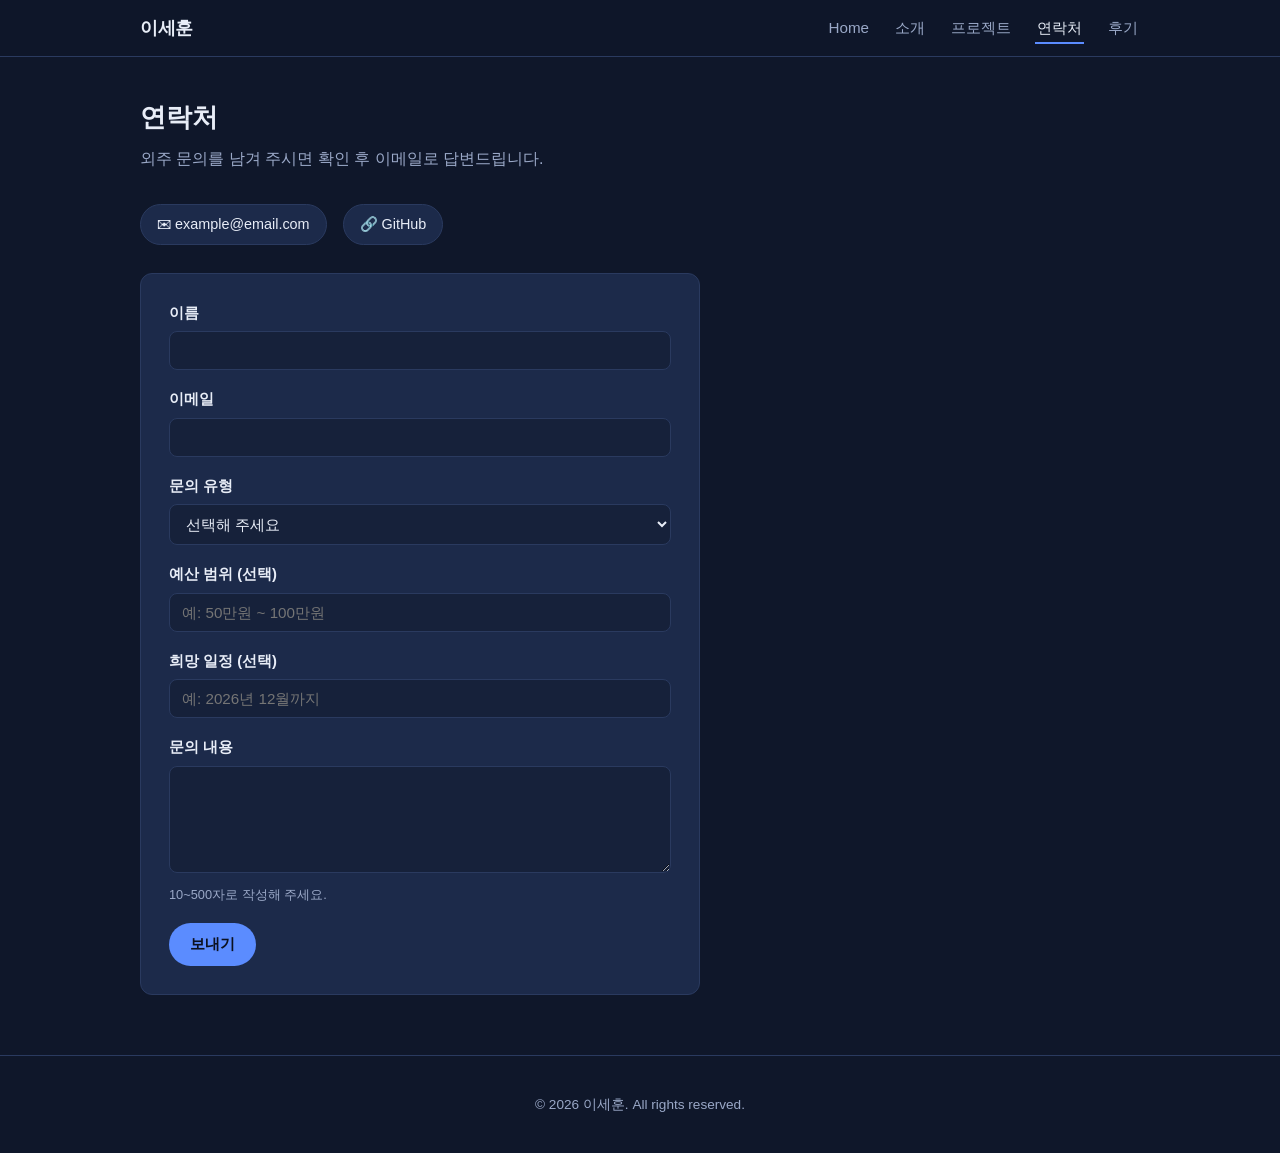
==== contact.html @ 72b28b1b "Week 1: static self-introduction site (S01-S05) Implements the 5-page static frontend from the plan " ====
<!DOCTYPE html>
<html lang="ko">
<head>
  <meta charset="UTF-8" />
  <meta name="viewport" content="width=device-width, initial-scale=1.0" />
  <title>연락처 | 이세훈</title>
  <link rel="stylesheet" href="css/style.css" />
</head>
<body data-page="contact">
  <header class="site-header">
    <div class="nav-wrap">
      <a href="index.html" class="brand">이세훈</a>
      <button class="nav-toggle" aria-label="메뉴 열기">☰</button>
      <ul class="nav-links">
        <li><a href="index.html" data-page="home">Home</a></li>
        <li><a href="about.html" data-page="about">소개</a></li>
        <li><a href="projects.html" data-page="projects">프로젝트</a></li>
        <li><a href="contact.html" data-page="contact">연락처</a></li>
        <li><a href="reviews.html" data-page="reviews">후기</a></li>
      </ul>
    </div>
  </header>

  <main>
    <h1 class="section-title">연락처</h1>
    <p class="section-subtitle">외주 문의를 남겨 주시면 확인 후 이메일로 답변드립니다.</p>

    <div class="contact-links">
      <!-- TODO: 실제 연락용 이메일 주소로 교체해 주세요 -->
      <a href="mailto:example@email.com">✉ example@email.com</a>
      <a href="https://github.com/sehoon6295" target="_blank" rel="noopener">🔗 GitHub</a>
    </div>

    <form class="form-card" id="contact-form" novalidate>
      <div class="form-row" data-field="name">
        <label for="name">이름</label>
        <input type="text" id="name" name="name" maxlength="20" required />
        <p class="form-error"></p>
      </div>

      <div class="form-row" data-field="email">
        <label for="email">이메일</label>
        <input type="email" id="email" name="email" required />
        <p class="form-error"></p>
      </div>

      <div class="form-row" data-field="type">
        <label for="type">문의 유형</label>
        <select id="type" name="type" required>
          <option value="">선택해 주세요</option>
          <option value="website">웹사이트</option>
          <option value="webapp">웹앱</option>
          <option value="etc">기타</option>
        </select>
        <p class="form-error"></p>
      </div>

      <div class="form-row">
        <label for="budget">예산 범위 (선택)</label>
        <input type="text" id="budget" name="budget" placeholder="예: 50만원 ~ 100만원" />
      </div>

      <div class="form-row">
        <label for="deadline">희망 일정 (선택)</label>
        <input type="text" id="deadline" name="deadline" placeholder="예: 2026년 12월까지" />
      </div>

      <div class="form-row" data-field="message">
        <label for="message">문의 내용</label>
        <textarea id="message" name="message" rows="5" minlength="10" maxlength="500" required></textarea>
        <p class="form-hint">10~500자로 작성해 주세요.</p>
        <p class="form-error"></p>
      </div>

      <button type="submit" class="btn btn-primary" id="contact-submit">보내기</button>

      <div class="form-message" id="contact-message"></div>
    </form>
  </main>

  <footer class="site-footer">
    <p>&copy; 2026 이세훈. All rights reserved.</p>
  </footer>

  <script src="js/main.js"></script>
  <script src="js/contact.js"></script>
</body>
</html>
---- css/style.css ----
:root {
  --bg: #0f172a;
  --bg-elevated: #16213a;
  --surface: #1c2a4a;
  --border: #2a3a5f;
  --text: #e8edf7;
  --text-muted: #9aa8c7;
  --accent: #5b8cff;
  --accent-strong: #7aa2ff;
  --success: #3ddc97;
  --danger: #ff6b6b;
  --radius: 12px;
  --max-width: 1040px;
  font-size: 16px;
}

* {
  box-sizing: border-box;
}

html, body {
  margin: 0;
  padding: 0;
}

body {
  background: var(--bg);
  color: var(--text);
  font-family: "Segoe UI", "Pretendard", "Noto Sans KR", -apple-system, sans-serif;
  line-height: 1.6;
  min-height: 100vh;
  display: flex;
  flex-direction: column;
}

a {
  color: var(--accent-strong);
  text-decoration: none;
}

a:hover {
  text-decoration: underline;
}

img {
  max-width: 100%;
  display: block;
}

/* Header / Nav */
.site-header {
  position: sticky;
  top: 0;
  z-index: 50;
  background: rgba(15, 23, 42, 0.92);
  backdrop-filter: blur(6px);
  border-bottom: 1px solid var(--border);
}

.nav-wrap {
  max-width: var(--max-width);
  margin: 0 auto;
  display: flex;
  align-items: center;
  justify-content: space-between;
  padding: 14px 20px;
}

.brand {
  font-weight: 700;
  font-size: 1.1rem;
  color: var(--text);
  letter-spacing: -0.02em;
}

.brand:hover {
  text-decoration: none;
}

.nav-links {
  display: flex;
  gap: 22px;
  list-style: none;
  margin: 0;
  padding: 0;
}

.nav-links a {
  color: var(--text-muted);
  font-weight: 500;
  font-size: 0.95rem;
  padding: 6px 2px;
  border-bottom: 2px solid transparent;
}

.nav-links a:hover,
.nav-links a.active {
  color: var(--text);
  text-decoration: none;
  border-bottom-color: var(--accent);
}

.nav-toggle {
  display: none;
  background: none;
  border: 1px solid var(--border);
  color: var(--text);
  border-radius: 8px;
  padding: 6px 10px;
  font-size: 1rem;
  cursor: pointer;
}

/* Main content */
main {
  flex: 1;
  width: 100%;
  max-width: var(--max-width);
  margin: 0 auto;
  padding: 40px 20px 60px;
}

.section-title {
  font-size: 1.6rem;
  font-weight: 700;
  margin: 0 0 8px;
}

.section-subtitle {
  color: var(--text-muted);
  margin: 0 0 32px;
}

/* Footer */
.site-footer {
  border-top: 1px solid var(--border);
  padding: 24px 20px;
  text-align: center;
  color: var(--text-muted);
  font-size: 0.85rem;
}

/* Hero (Home) */
.hero {
  display: flex;
  align-items: center;
  gap: 36px;
  padding: 48px 0 24px;
  flex-wrap: wrap;
}

.hero-photo {
  width: 160px;
  height: 160px;
  border-radius: 50%;
  object-fit: cover;
  border: 3px solid var(--accent);
  background: var(--surface);
  flex-shrink: 0;
}

.hero-text h1 {
  margin: 0 0 8px;
  font-size: 2rem;
}

.hero-tagline {
  font-size: 1.1rem;
  color: var(--text-muted);
  margin: 0 0 16px;
}

.hero-skills {
  margin: 0 0 24px;
  color: var(--text-muted);
}

.btn-row {
  display: flex;
  gap: 12px;
  flex-wrap: wrap;
}

.btn {
  display: inline-block;
  padding: 10px 20px;
  border-radius: 999px;
  font-weight: 600;
  font-size: 0.95rem;
  cursor: pointer;
  border: 1px solid transparent;
  transition: transform 0.15s ease, opacity 0.15s ease;
}

.btn:hover {
  text-decoration: none;
  opacity: 0.9;
}

.btn-primary {
  background: var(--accent);
  color: #0b1120;
}

.btn-secondary {
  background: transparent;
  border-color: var(--border);
  color: var(--text);
}

.btn:disabled {
  opacity: 0.5;
  cursor: not-allowed;
}

/* Cards / tags */
.card {
  background: var(--surface);
  border: 1px solid var(--border);
  border-radius: var(--radius);
  padding: 20px;
}

.tag-list {
  display: flex;
  gap: 8px;
  flex-wrap: wrap;
  margin: 10px 0 0;
}

.tag {
  background: var(--bg-elevated);
  border: 1px solid var(--border);
  border-radius: 999px;
  padding: 4px 12px;
  font-size: 0.82rem;
  color: var(--text-muted);
}

/* About page */
.about-grid {
  display: grid;
  gap: 24px;
}

.about-meta {
  display: grid;
  grid-template-columns: repeat(auto-fit, minmax(160px, 1fr));
  gap: 16px;
  margin-bottom: 8px;
}

.about-meta div {
  background: var(--surface);
  border: 1px solid var(--border);
  border-radius: var(--radius);
  padding: 14px 16px;
}

.about-meta span {
  display: block;
  color: var(--text-muted);
  font-size: 0.8rem;
  margin-bottom: 4px;
}

.process-steps {
  display: flex;
  gap: 10px;
  flex-wrap: wrap;
  align-items: center;
  margin: 16px 0;
}

.process-step {
  background: var(--bg-elevated);
  border: 1px solid var(--border);
  border-radius: 999px;
  padding: 8px 16px;
  font-size: 0.9rem;
}

.process-arrow {
  color: var(--text-muted);
}

/* Projects */
.project-grid {
  display: grid;
  grid-template-columns: repeat(auto-fit, minmax(260px, 1fr));
  gap: 20px;
}

.project-card {
  background: var(--surface);
  border: 1px solid var(--border);
  border-radius: var(--radius);
  overflow: hidden;
  display: flex;
  flex-direction: column;
}

.project-thumb {
  width: 100%;
  height: 150px;
  background: linear-gradient(135deg, var(--bg-elevated), var(--border));
  display: flex;
  align-items: center;
  justify-content: center;
  color: var(--text-muted);
  font-size: 0.85rem;
}

.project-body {
  padding: 16px 18px;
  display: flex;
  flex-direction: column;
  gap: 6px;
  flex: 1;
}

.project-body h3 {
  margin: 0;
  font-size: 1.05rem;
}

.project-period {
  color: var(--text-muted);
  font-size: 0.82rem;
}

.project-desc {
  color: var(--text-muted);
  font-size: 0.9rem;
  flex: 1;
}

.project-card .btn {
  align-self: flex-start;
  margin-top: 8px;
}

.empty-state {
  color: var(--text-muted);
  text-align: center;
  padding: 40px 0;
}

/* Modal */
.modal-overlay {
  position: fixed;
  inset: 0;
  background: rgba(5, 10, 20, 0.7);
  display: none;
  align-items: center;
  justify-content: center;
  padding: 20px;
  z-index: 100;
}

.modal-overlay.open {
  display: flex;
}

.modal-box {
  background: var(--bg-elevated);
  border: 1px solid var(--border);
  border-radius: var(--radius);
  max-width: 520px;
  width: 100%;
  padding: 28px;
  position: relative;
  max-height: 85vh;
  overflow-y: auto;
}

.modal-close {
  position: absolute;
  top: 14px;
  right: 16px;
  background: none;
  border: none;
  color: var(--text-muted);
  font-size: 1.3rem;
  cursor: pointer;
}

.modal-box h3 {
  margin: 0 0 4px;
}

.modal-field {
  margin: 14px 0;
}

.modal-field span {
  display: block;
  color: var(--text-muted);
  font-size: 0.8rem;
  margin-bottom: 2px;
}

/* Forms */
.form-card {
  background: var(--surface);
  border: 1px solid var(--border);
  border-radius: var(--radius);
  padding: 28px;
  max-width: 560px;
}

.form-row {
  margin-bottom: 18px;
}

.form-row label {
  display: block;
  font-weight: 600;
  font-size: 0.92rem;
  margin-bottom: 6px;
}

.form-row input,
.form-row select,
.form-row textarea {
  width: 100%;
  padding: 10px 12px;
  background: var(--bg-elevated);
  border: 1px solid var(--border);
  border-radius: 8px;
  color: var(--text);
  font-size: 0.95rem;
  font-family: inherit;
}

.form-row input:focus,
.form-row select:focus,
.form-row textarea:focus {
  outline: none;
  border-color: var(--accent);
}

.form-error {
  color: var(--danger);
  font-size: 0.82rem;
  margin-top: 4px;
  display: none;
}

.form-row.invalid .form-error {
  display: block;
}

.form-row.invalid input,
.form-row.invalid textarea,
.form-row.invalid select {
  border-color: var(--danger);
}

.form-hint {
  color: var(--text-muted);
  font-size: 0.8rem;
  margin-top: 4px;
}

.form-message {
  margin-top: 16px;
  padding: 12px 14px;
  border-radius: 8px;
  font-size: 0.9rem;
  display: none;
}

.form-message.show {
  display: block;
}

.form-message.success {
  background: rgba(61, 220, 151, 0.12);
  color: var(--success);
  border: 1px solid rgba(61, 220, 151, 0.3);
}

.form-message.error {
  background: rgba(255, 107, 107, 0.12);
  color: var(--danger);
  border: 1px solid rgba(255, 107, 107, 0.3);
}

.contact-links {
  display: flex;
  gap: 16px;
  margin-bottom: 28px;
  flex-wrap: wrap;
}

.contact-links a {
  display: inline-flex;
  align-items: center;
  gap: 6px;
  color: var(--text);
  background: var(--surface);
  border: 1px solid var(--border);
  border-radius: 999px;
  padding: 8px 16px;
  font-size: 0.9rem;
}

.contact-links a:hover {
  text-decoration: none;
  border-color: var(--accent);
}

/* Reviews */
.review-list {
  display: flex;
  flex-direction: column;
  gap: 14px;
  margin: 28px 0;
}

.review-item {
  background: var(--surface);
  border: 1px solid var(--border);
  border-radius: var(--radius);
  padding: 16px 18px;
}

.review-item .review-head {
  display: flex;
  justify-content: space-between;
  align-items: baseline;
  margin-bottom: 6px;
}

.review-name {
  font-weight: 700;
}

.review-date {
  color: var(--text-muted);
  font-size: 0.8rem;
}

.review-message {
  color: var(--text);
  font-size: 0.95rem;
}

.load-more-wrap {
  text-align: center;
  margin: 12px 0 32px;
}

@media (max-width: 720px) {
  .nav-links {
    position: fixed;
    top: 58px;
    left: 0;
    right: 0;
    background: var(--bg-elevated);
    border-bottom: 1px solid var(--border);
    flex-direction: column;
    padding: 16px 20px;
    gap: 14px;
    display: none;
  }

  .nav-links.open {
    display: flex;
  }

  .nav-toggle {
    display: inline-block;
  }

  .hero {
    flex-direction: column;
    text-align: center;
  }

  .btn-row {
    justify-content: center;
  }
}
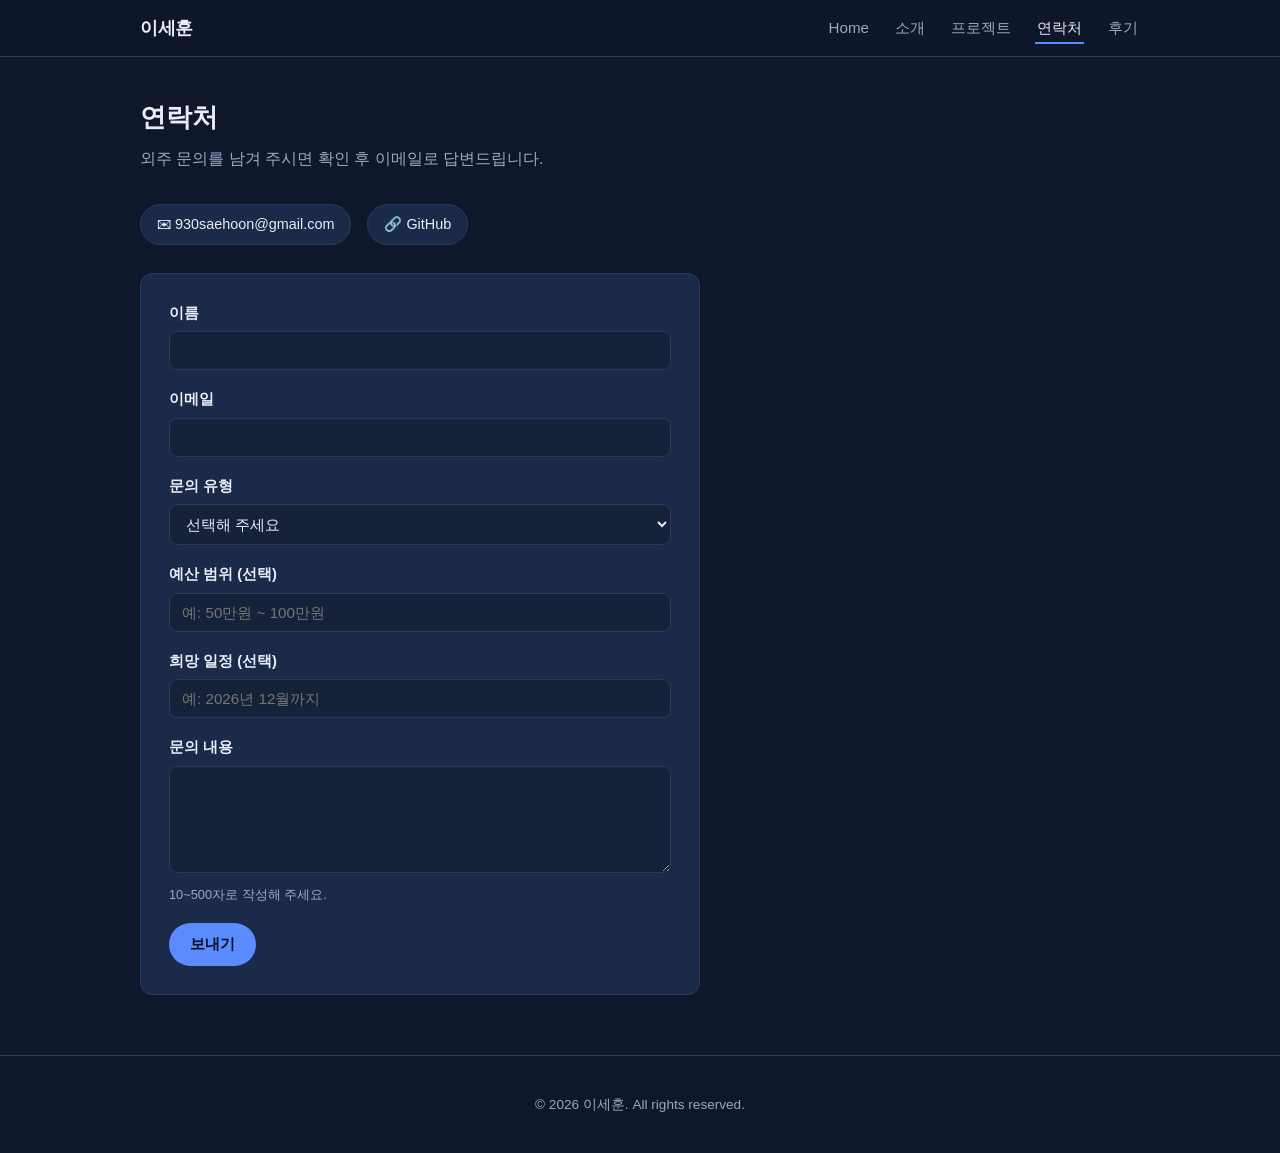
==== commit 2a1e9319: "Fix contact email mailto link to match displayed address Co-Authored-By: Claude Sonnet 5 <noreply@an" ====
--- a/contact.html
+++ b/contact.html
@@ -26,8 +26,7 @@
     <p class="section-subtitle">외주 문의를 남겨 주시면 확인 후 이메일로 답변드립니다.</p>
 
     <div class="contact-links">
-      <!-- TODO: 실제 연락용 이메일 주소로 교체해 주세요 -->
-      <a href="mailto:example@email.com">✉ example@email.com</a>
+      <a href="mailto:930saehoon@gmail.com">✉ 930saehoon@gmail.com</a>
       <a href="https://github.com/sehoon6295" target="_blank" rel="noopener">🔗 GitHub</a>
     </div>
 
